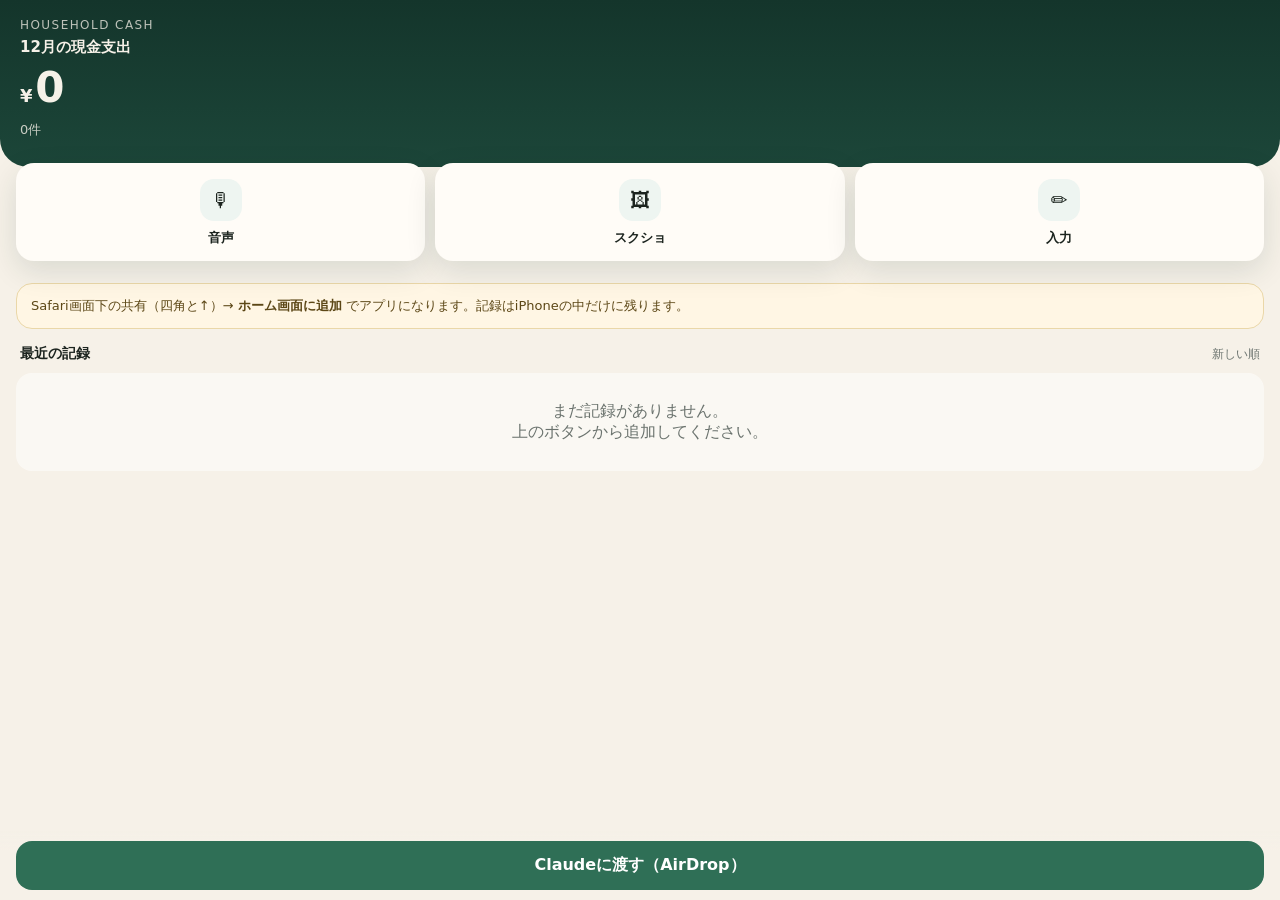
==== kakeibo/index.html @ 7581d8f8 "Add kakeibo cash memo PWA. Co-authored-by: Cursor <cursoragent@cursor.com>" ====
<!DOCTYPE html>
<html lang="ja">
<head>
  <meta charset="UTF-8" />
  <meta name="viewport" content="width=device-width, initial-scale=1, viewport-fit=cover" />
  <meta name="theme-color" content="#14352b" />
  <meta name="apple-mobile-web-app-capable" content="yes" />
  <meta name="mobile-web-app-capable" content="yes" />
  <meta name="apple-mobile-web-app-status-bar-style" content="black-translucent" />
  <meta name="apple-mobile-web-app-title" content="現金メモ" />
  <meta name="robots" content="noindex,nofollow" />
  <title>現金メモ</title>
  <link rel="manifest" href="./manifest.json" />
  <link rel="apple-touch-icon" href="./icon.png" />
  <style>
    :root {
      --bg: #14352b;
      --bg-2: #1c4639;
      --paper: #f6f1e8;
      --card: #fffcf7;
      --ink: #1c241f;
      --muted: #6b736e;
      --line: #e4ddd2;
      --green: #2f6f56;
      --green-2: #1f4d3c;
      --gold: #c9a15b;
      --danger: #b42318;
      --shadow: 0 10px 30px rgba(20, 53, 43, 0.12);
      --radius: 18px;
      --safe-top: env(safe-area-inset-top, 0px);
      --safe-bottom: env(safe-area-inset-bottom, 0px);
    }
    * { box-sizing: border-box; -webkit-tap-highlight-color: transparent; }
    html, body { margin: 0; min-height: 100%; }
    body {
      font-family: "Hiragino Sans", "Hiragino Kaku Gothic ProN", -apple-system, system-ui, sans-serif;
      background: var(--paper);
      color: var(--ink);
      padding: 0;
    }
    header.app-header {
      background: linear-gradient(180deg, var(--bg) 0%, var(--bg-2) 100%);
      color: #f6f1e8;
      padding: calc(var(--safe-top) + 18px) 20px 28px;
      border-bottom-left-radius: 28px;
      border-bottom-right-radius: 28px;
    }
    .eyebrow {
      font-size: 12px;
      letter-spacing: 0.12em;
      opacity: 0.75;
      margin: 0 0 6px;
    }
    .month-label { margin: 0; font-size: 15px; font-weight: 600; }
    .total {
      font-variant-numeric: tabular-nums;
      font-size: 42px;
      font-weight: 700;
      letter-spacing: -0.03em;
      margin: 8px 0 0;
      line-height: 1.1;
    }
    .total small { font-size: 18px; font-weight: 600; margin-right: 4px; }
    .count-line { margin: 10px 0 0; font-size: 13px; opacity: 0.8; }
    main { padding: 18px 16px calc(92px + var(--safe-bottom)); }
    .actions {
      display: grid;
      grid-template-columns: 1fr 1fr 1fr;
      gap: 10px;
      margin-top: -22px;
      margin-bottom: 22px;
    }
    .action {
      background: var(--card);
      border: 0;
      border-radius: var(--radius);
      box-shadow: var(--shadow);
      padding: 16px 8px 14px;
      font: inherit;
      color: var(--ink);
      display: flex;
      flex-direction: column;
      align-items: center;
      gap: 8px;
      min-height: 96px;
    }
    .action .glyph {
      width: 42px; height: 42px; border-radius: 14px;
      display: grid; place-items: center;
      font-size: 20px;
      background: #eef5f1;
    }
    .action b { font-size: 13px; }
    .section-title {
      display: flex; justify-content: space-between; align-items: baseline;
      margin: 8px 4px 10px;
      font-size: 14px; font-weight: 700;
    }
    .section-title span { color: var(--muted); font-weight: 500; font-size: 12px; }
    .list { display: flex; flex-direction: column; gap: 8px; }
    .item {
      background: var(--card);
      border-radius: 16px;
      padding: 12px 14px;
      display: grid;
      grid-template-columns: 1fr auto;
      gap: 4px 12px;
      box-shadow: 0 1px 0 rgba(20,53,43,0.04);
      border: 1px solid rgba(20,53,43,0.04);
    }
    .item .memo { font-weight: 650; font-size: 15px; }
    .item .meta { font-size: 12px; color: var(--muted); }
    .item .yen {
      font-variant-numeric: tabular-nums;
      font-weight: 700;
      font-size: 17px;
      text-align: right;
    }
    .item .src { font-size: 11px; color: var(--muted); text-align: right; }
    .empty {
      text-align: center; color: var(--muted); padding: 28px 12px;
      background: rgba(255,255,255,0.5); border-radius: 16px;
    }
    .share-bar {
      position: fixed; left: 0; right: 0; bottom: 0;
      padding: 10px 16px calc(10px + var(--safe-bottom));
      background: linear-gradient(180deg, transparent, var(--paper) 28%);
    }
    .share-bar button.primary, button.primary {
      width: 100%;
      border: 0;
      background: var(--green);
      color: #fff;
      font: inherit;
      font-weight: 700;
      font-size: 16px;
      border-radius: 16px;
      padding: 14px 16px;
    }
    button.secondary {
      width: 100%;
      border: 1px solid var(--line);
      background: #fff;
      color: var(--ink);
      font: inherit;
      font-weight: 650;
      border-radius: 14px;
      padding: 12px 16px;
    }
    button.ghost {
      border: 0; background: transparent; color: var(--muted); font: inherit;
    }
    button.danger {
      width: 100%; border: 0; background: #f8e8e6; color: var(--danger);
      font: inherit; font-weight: 700; border-radius: 14px; padding: 12px;
    }
    dialog {
      width: min(100vw, 560px);
      max-height: 94vh;
      border: 0;
      padding: 0;
      border-radius: 24px 24px 0 0;
      background: var(--paper);
    }
    dialog::backdrop { background: rgba(16, 32, 26, 0.45); }
    dialog[open] {
      margin: auto auto 0 auto;
      animation: up .22s ease;
    }
    @keyframes up { from { transform: translateY(24px); opacity: 0; } to { transform: none; opacity: 1; } }
    .sheet {
      padding: 12px 18px calc(18px + var(--safe-bottom));
    }
    .grab {
      width: 42px; height: 5px; border-radius: 99px; background: #d7d0c6;
      margin: 8px auto 14px;
    }
    h2 { font-size: 20px; margin: 0 0 12px; }
    label.field { display: block; font-size: 12px; color: var(--muted); margin: 12px 0 6px; font-weight: 650; }
    input, textarea, select {
      width: 100%; font: inherit; font-size: 16px; border: 1px solid var(--line);
      background: #fff; border-radius: 14px; padding: 12px 14px; color: var(--ink);
    }
    textarea { min-height: 110px; resize: vertical; }
    .amount-input { font-size: 28px !important; font-weight: 700; letter-spacing: -0.03em; }
    .chips { display: flex; flex-wrap: wrap; gap: 8px; }
    .chip {
      border: 1px solid var(--line); background: #fff; border-radius: 999px;
      padding: 8px 12px; font: inherit; font-size: 13px; color: var(--ink);
    }
    .chip.on { background: var(--green); color: #fff; border-color: var(--green); }
    .preview {
      background: #fff; border-radius: 16px; padding: 12px 14px; margin: 12px 0;
      border: 1px dashed #d8c9a4;
    }
    .preview b { display: block; font-size: 13px; color: var(--green-2); margin-bottom: 4px; }
    .row { display: grid; grid-template-columns: 1fr 1fr; gap: 10px; }
    .hint { font-size: 13px; color: var(--muted); line-height: 1.55; margin: 0 0 12px; }
    .shot {
      width: 100%; max-height: 220px; object-fit: contain; background: #111;
      border-radius: 14px; display: none;
    }
    .shot.show { display: block; }
    .install {
      background: #fff6e4; border: 1px solid #ead7a8; color: #5c4716;
      border-radius: 16px; padding: 12px 14px; margin-bottom: 16px; font-size: 13px; line-height: 1.55;
    }
    .mic-btn {
      width: 86px; height: 86px; border-radius: 50%; border: 0;
      background: var(--green); color: #fff; font-size: 32px; display: grid; place-items: center;
      margin: 8px auto 12px; box-shadow: 0 10px 24px rgba(47,111,86,0.35);
    }
    .mic-btn.live { background: var(--danger); animation: pulse 1s infinite; }
    @keyframes pulse { 50% { transform: scale(1.06); } }
    .center { text-align: center; }
    .stack { display: flex; flex-direction: column; gap: 10px; margin-top: 14px; }
    .thumb {
      width: 44px; height: 44px; border-radius: 10px; object-fit: cover; background: #eee;
      grid-row: 1 / span 2;
    }
    .item.has-img { grid-template-columns: 44px 1fr auto; }
  </style>
</head>
<body>
  <header class="app-header">
    <p class="eyebrow">HOUSEHOLD CASH</p>
    <p class="month-label" id="monthLabel">今月の現金支出</p>
    <p class="total"><small>¥</small><span id="monthTotal">0</span></p>
    <p class="count-line" id="monthCount">0件</p>
  </header>

  <main>
    <div class="actions">
      <button class="action" id="btnVoice" type="button">
        <span class="glyph">🎙</span><b>音声</b>
      </button>
      <button class="action" id="btnShot" type="button">
        <span class="glyph">🖼</span><b>スクショ</b>
      </button>
      <button class="action" id="btnManual" type="button">
        <span class="glyph">✏️</span><b>入力</b>
      </button>
    </div>

    <div id="installHint" class="install" hidden>
      Safari画面下の共有（四角と↑）→ <b>ホーム画面に追加</b> でアプリになります。記録はiPhoneの中だけに残ります。
    </div>

    <div class="section-title">最近の記録 <span id="filterLabel">新しい順</span></div>
    <div class="list" id="list"></div>
  </main>

  <div class="share-bar">
    <button class="primary" id="btnShare" type="button">Claudeに渡す（AirDrop）</button>
  </div>

  <dialog id="voiceDlg">
    <div class="sheet">
      <div class="grab"></div>
      <h2>音声で記録</h2>
      <p class="hint">「コンビニで380円」のように話してください。iPhoneはキーボードのマイクが一番確実です。</p>
      <div class="center">
        <button class="mic-btn" id="micBtn" type="button" hidden>🎙</button>
        <p class="hint" id="micStatus" hidden></p>
      </div>
      <label class="field">話した内容</label>
      <textarea id="voiceText" placeholder="例）スーパーで野菜 1,280円"></textarea>
      <div class="preview" id="voicePreview"></div>
      <div class="stack">
        <button class="primary" id="voiceSave" type="button">保存する</button>
        <button class="ghost" data-close="voiceDlg" type="button">閉じる</button>
      </div>
    </div>
  </dialog>

  <dialog id="shotDlg">
    <div class="sheet">
      <div class="grab"></div>
      <h2>スクショ・レシート</h2>
      <p class="hint">レシートや決済画面のスクショを添付します。金額は確認して入れてください。画像はClaudeに一緒に渡せます。</p>
      <div class="row">
        <button class="secondary" id="shotCamera" type="button">写真を撮る</button>
        <button class="secondary" id="shotAlbum" type="button">アルバム</button>
      </div>
      <input id="fileCamera" type="file" accept="image/*" capture="environment" hidden />
      <input id="fileAlbum" type="file" accept="image/*" hidden />
      <img id="shotPreview" class="shot" alt="選択した画像" />
      <label class="field">金額</label>
      <input class="amount-input" id="shotAmount" inputmode="numeric" placeholder="0" />
      <label class="field">メモ</label>
      <input id="shotMemo" placeholder="店名や品目" />
      <label class="field">カテゴリ</label>
      <div class="chips" id="shotCats"></div>
      <div class="stack">
        <button class="primary" id="shotSave" type="button">保存する</button>
        <button class="ghost" data-close="shotDlg" type="button">閉じる</button>
      </div>
    </div>
  </dialog>

  <dialog id="manualDlg">
    <div class="sheet">
      <div class="grab"></div>
      <h2>手入力</h2>
      <label class="field">日付</label>
      <input type="date" id="manDate" />
      <label class="field">金額</label>
      <input class="amount-input" id="manAmount" inputmode="numeric" placeholder="0" />
      <label class="field">メモ</label>
      <input id="manMemo" placeholder="何に使ったか" />
      <label class="field">カテゴリ</label>
      <div class="chips" id="manCats"></div>
      <div class="stack">
        <button class="primary" id="manSave" type="button">保存する</button>
        <button class="ghost" data-close="manualDlg" type="button">閉じる</button>
      </div>
    </div>
  </dialog>

  <dialog id="detailDlg">
    <div class="sheet">
      <div class="grab"></div>
      <h2>記録の詳細</h2>
      <img id="detailImg" class="shot" alt="添付画像" />
      <p id="detailBody" class="preview"></p>
      <div class="stack">
        <button class="danger" id="detailDelete" type="button">削除する</button>
        <button class="ghost" data-close="detailDlg" type="button">閉じる</button>
      </div>
    </div>
  </dialog>

  <dialog id="shareDlg">
    <div class="sheet">
      <div class="grab"></div>
      <h2>Claudeに渡す</h2>
      <p class="hint">Markdownファイルを作ります。AirDropでMacへ送るか、Claudeアプリへ直接共有できます。</p>
      <label class="field">期間</label>
      <div class="chips" id="rangeChips"></div>
      <label class="field"><input type="checkbox" id="includeImages" checked /> スクショも一緒に渡す</label>
      <textarea id="sharePreview" readonly style="min-height:160px;margin-top:12px"></textarea>
      <div class="stack">
        <button class="primary" id="doShare" type="button">共有（AirDrop）</button>
        <button class="secondary" id="doCopy" type="button">テキストをコピー</button>
        <button class="ghost" data-close="shareDlg" type="button">閉じる</button>
      </div>
    </div>
  </dialog>

  <script src="./app.js"></script>
</body>
</html>
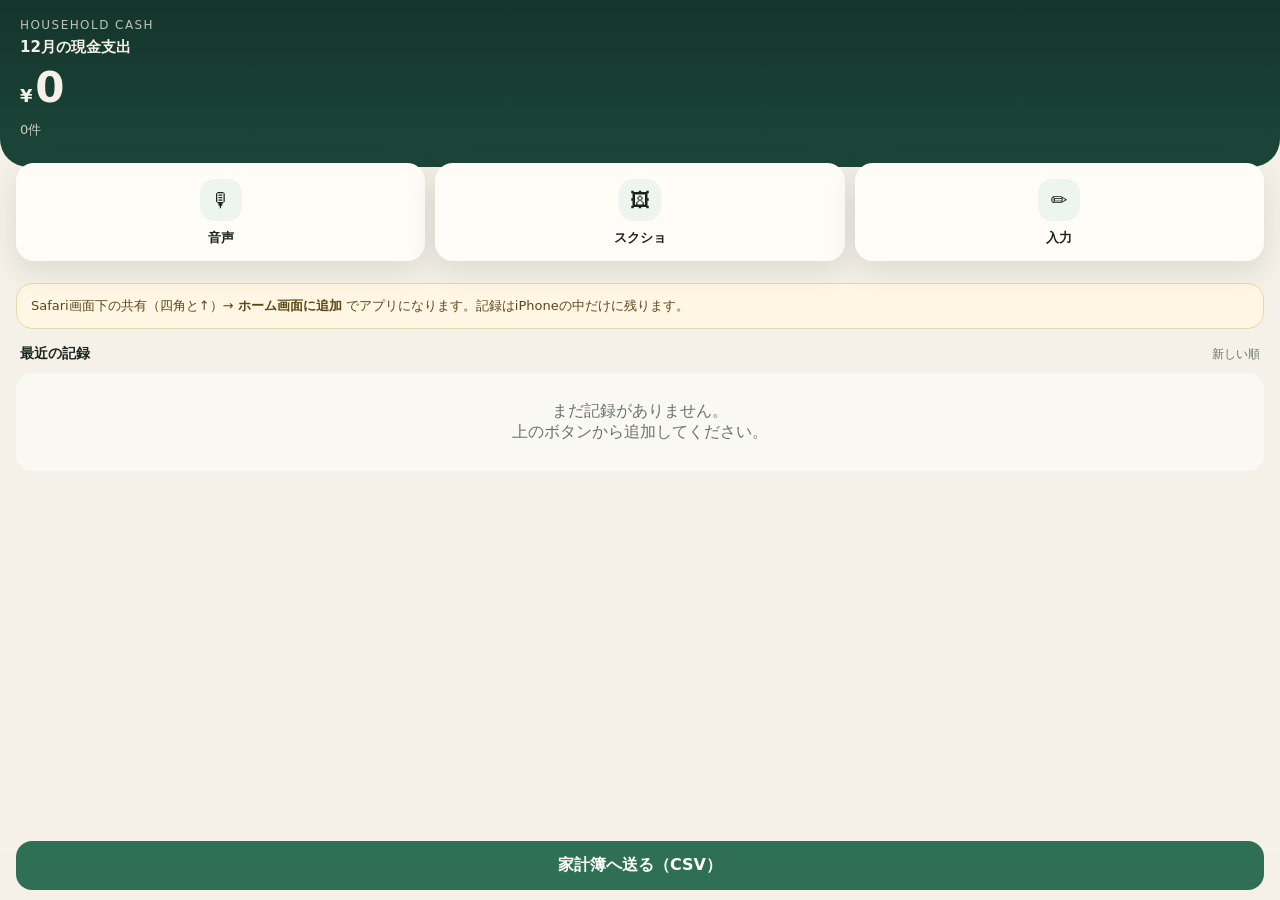
==== commit 32e28fb0: "Update kakeibo CSV export for household ledger import. Co-authored-by: Cursor <cursoragent@cursor.co" ====
--- a/kakeibo/index.html
+++ b/kakeibo/index.html
@@ -189,6 +189,20 @@
       padding: 8px 12px; font: inherit; font-size: 13px; color: var(--ink);
     }
     .chip.on { background: var(--green); color: #fff; border-color: var(--green); }
+    .chip.big {
+      padding: 12px 10px;
+      font-size: 14px;
+      font-weight: 700;
+      border-radius: 14px;
+      text-align: center;
+    }
+    .cats-quick {
+      display: grid;
+      grid-template-columns: 1fr 1fr;
+      gap: 8px;
+      margin: 8px 0 12px;
+    }
+    .cats-rest { display: flex; flex-wrap: wrap; gap: 8px; }
     .preview {
       background: #fff; border-radius: 16px; padding: 12px 14px; margin: 12px 0;
       border: 1px dashed #d8c9a4;
@@ -251,21 +265,27 @@
   </main>
 
   <div class="share-bar">
-    <button class="primary" id="btnShare" type="button">Claudeに渡す（AirDrop）</button>
+    <button class="primary" id="btnShare" type="button">家計簿へ送る（CSV）</button>
   </div>
 
   <dialog id="voiceDlg">
     <div class="sheet">
       <div class="grab"></div>
-      <h2>音声で記録</h2>
-      <p class="hint">「コンビニで380円」のように話してください。iPhoneはキーボードのマイクが一番確実です。</p>
-      <div class="center">
-        <button class="mic-btn" id="micBtn" type="button" hidden>🎙</button>
-        <p class="hint" id="micStatus" hidden></p>
-      </div>
-      <label class="field">話した内容</label>
-      <textarea id="voiceText" placeholder="例）スーパーで野菜 1,280円"></textarea>
+      <h2>音声・ひとこと</h2>
+      <p class="hint">キーボードのマイクで話してください。例：ライフ 1200 ／ 自販機 480 子どもの分 ／ 8/28 スーパー 2300</p>
+      <label class="field">ひとこと</label>
+      <textarea id="voiceText" placeholder="例）ライフ 1200"></textarea>
       <div class="preview" id="voicePreview"></div>
+      <label class="field">日付</label>
+      <input type="date" id="voiceDate" />
+      <label class="field">金額</label>
+      <input class="amount-input" id="voiceAmount" inputmode="numeric" placeholder="0" />
+      <label class="field">内容（店名・品名）</label>
+      <input id="voiceTitle" placeholder="ライフ 宿河原店" />
+      <label class="field">メモ（任意）</label>
+      <input id="voiceMemo" placeholder="子どもの分 など" />
+      <label class="field">カテゴリ（空欄でもOK）</label>
+      <div class="chips" id="voiceCats"></div>
       <div class="stack">
         <button class="primary" id="voiceSave" type="button">保存する</button>
         <button class="ghost" data-close="voiceDlg" type="button">閉じる</button>
@@ -277,7 +297,7 @@
     <div class="sheet">
       <div class="grab"></div>
       <h2>スクショ・レシート</h2>
-      <p class="hint">レシートや決済画面のスクショを添付します。金額は確認して入れてください。画像はClaudeに一緒に渡せます。</p>
+      <p class="hint">レシートや決済画面のスクショを残します。金額と店名は確認して入れてください。</p>
       <div class="row">
         <button class="secondary" id="shotCamera" type="button">写真を撮る</button>
         <button class="secondary" id="shotAlbum" type="button">アルバム</button>
@@ -287,9 +307,11 @@
       <img id="shotPreview" class="shot" alt="選択した画像" />
       <label class="field">金額</label>
       <input class="amount-input" id="shotAmount" inputmode="numeric" placeholder="0" />
-      <label class="field">メモ</label>
-      <input id="shotMemo" placeholder="店名や品目" />
-      <label class="field">カテゴリ</label>
+      <label class="field">内容（店名・品名）</label>
+      <input id="shotTitle" placeholder="ライフ 宿河原店" />
+      <label class="field">メモ（任意）</label>
+      <input id="shotMemo" placeholder="子どもの分 など" />
+      <label class="field">カテゴリ（空欄でもOK）</label>
       <div class="chips" id="shotCats"></div>
       <div class="stack">
         <button class="primary" id="shotSave" type="button">保存する</button>
@@ -306,9 +328,11 @@
       <input type="date" id="manDate" />
       <label class="field">金額</label>
       <input class="amount-input" id="manAmount" inputmode="numeric" placeholder="0" />
-      <label class="field">メモ</label>
-      <input id="manMemo" placeholder="何に使ったか" />
-      <label class="field">カテゴリ</label>
+      <label class="field">内容（店名・品名）</label>
+      <input id="manTitle" placeholder="ライフ 宿河原店" />
+      <label class="field">メモ（任意）</label>
+      <input id="manMemo" placeholder="子どもの分 など" />
+      <label class="field">カテゴリ（空欄でもOK）</label>
       <div class="chips" id="manCats"></div>
       <div class="stack">
         <button class="primary" id="manSave" type="button">保存する</button>
@@ -333,14 +357,13 @@
   <dialog id="shareDlg">
     <div class="sheet">
       <div class="grab"></div>
-      <h2>Claudeに渡す</h2>
-      <p class="hint">Markdownファイルを作ります。AirDropでMacへ送るか、Claudeアプリへ直接共有できます。</p>
+      <h2>家計簿へ送る</h2>
+      <p class="hint">CSVを作ります。AirDropでMacへ送ると、ダウンロードに入ります。送ったあとも、ここの記録は残します。</p>
       <label class="field">期間</label>
       <div class="chips" id="rangeChips"></div>
-      <label class="field"><input type="checkbox" id="includeImages" checked /> スクショも一緒に渡す</label>
       <textarea id="sharePreview" readonly style="min-height:160px;margin-top:12px"></textarea>
       <div class="stack">
-        <button class="primary" id="doShare" type="button">共有（AirDrop）</button>
+        <button class="primary" id="doShare" type="button">AirDropで送る</button>
         <button class="secondary" id="doCopy" type="button">テキストをコピー</button>
         <button class="ghost" data-close="shareDlg" type="button">閉じる</button>
       </div>
